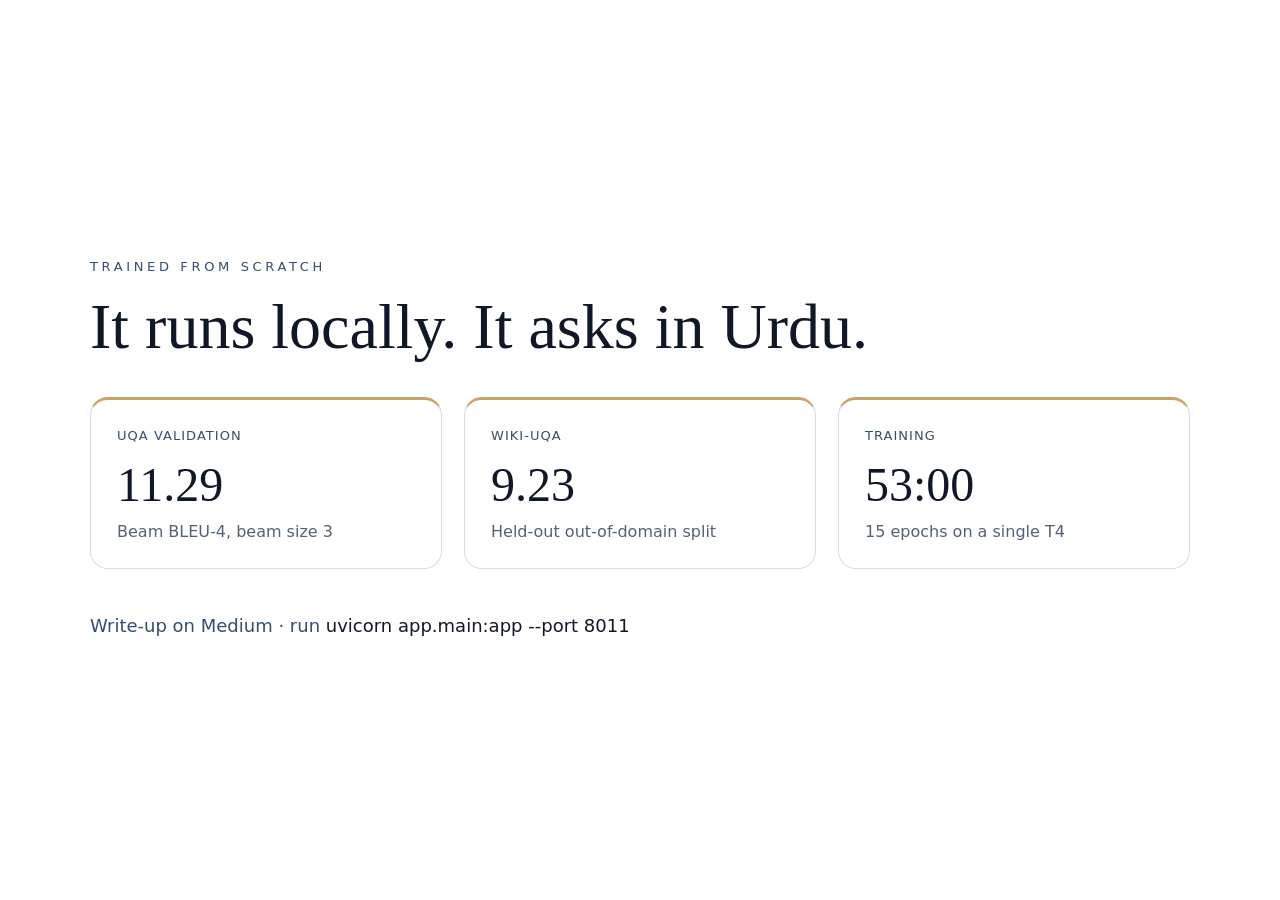
==== results/demo/end.html @ 8134630e "Final working project" ====
<!doctype html>
<html lang="en">
<meta charset="utf-8">
<meta name="viewport" content="width=device-width, initial-scale=1">
<title>End</title>
<style>
  html, body { margin: 0; height: 100%; background: #fff; overflow: hidden; }
  body {
    font-family: ui-sans-serif, system-ui, "Segoe UI", sans-serif;
    color: #101828;
    display: grid;
    place-items: center;
  }
  .card { width: min(1100px, 88vw); animation: rise 1.1s ease both; }
  .eyebrow { font-size: 13px; letter-spacing: 0.28em; color: #344e6c; }
  h1 {
    font-family: Georgia, serif;
    font-weight: 400;
    font-size: 64px;
    line-height: 1.08;
    margin: 18px 0 36px;
  }
  .grid { display: grid; grid-template-columns: 1fr 1fr 1fr; gap: 22px; }
  article {
    border: 1px solid #d8dde5;
    border-top: 3px solid #c7a463;
    border-radius: 18px;
    padding: 28px 26px 24px;
  }
  .k { font-size: 13px; letter-spacing: 0.08em; color: #344e6c; }
  .v {
    font-family: Georgia, serif;
    font-size: 48px;
    margin: 14px 0 8px;
  }
  .s { color: #536274; font-size: 16px; line-height: 1.5; }
  .foot {
    margin-top: 42px;
    color: #344e6c;
    font-size: 18px;
    line-height: 1.7;
  }
  @keyframes rise {
    from { opacity: 0; transform: translateY(18px); }
    to { opacity: 1; transform: none; }
  }
</style>
<body>
  <div class="card">
    <div class="eyebrow">TRAINED FROM SCRATCH</div>
    <h1>It runs locally. It asks in Urdu.</h1>
    <div class="grid">
      <article>
        <div class="k">UQA VALIDATION</div>
        <div class="v">11.29</div>
        <div class="s">Beam BLEU-4, beam size 3</div>
      </article>
      <article>
        <div class="k">WIKI-UQA</div>
        <div class="v">9.23</div>
        <div class="s">Held-out out-of-domain split</div>
      </article>
      <article>
        <div class="k">TRAINING</div>
        <div class="v">53:00</div>
        <div class="s">15 epochs on a single T4</div>
      </article>
    </div>
    <div class="foot">
      Write-up on Medium · run <span style="color:#101828">uvicorn app.main:app --port 8011</span>
    </div>
  </div>
</body>
</html>
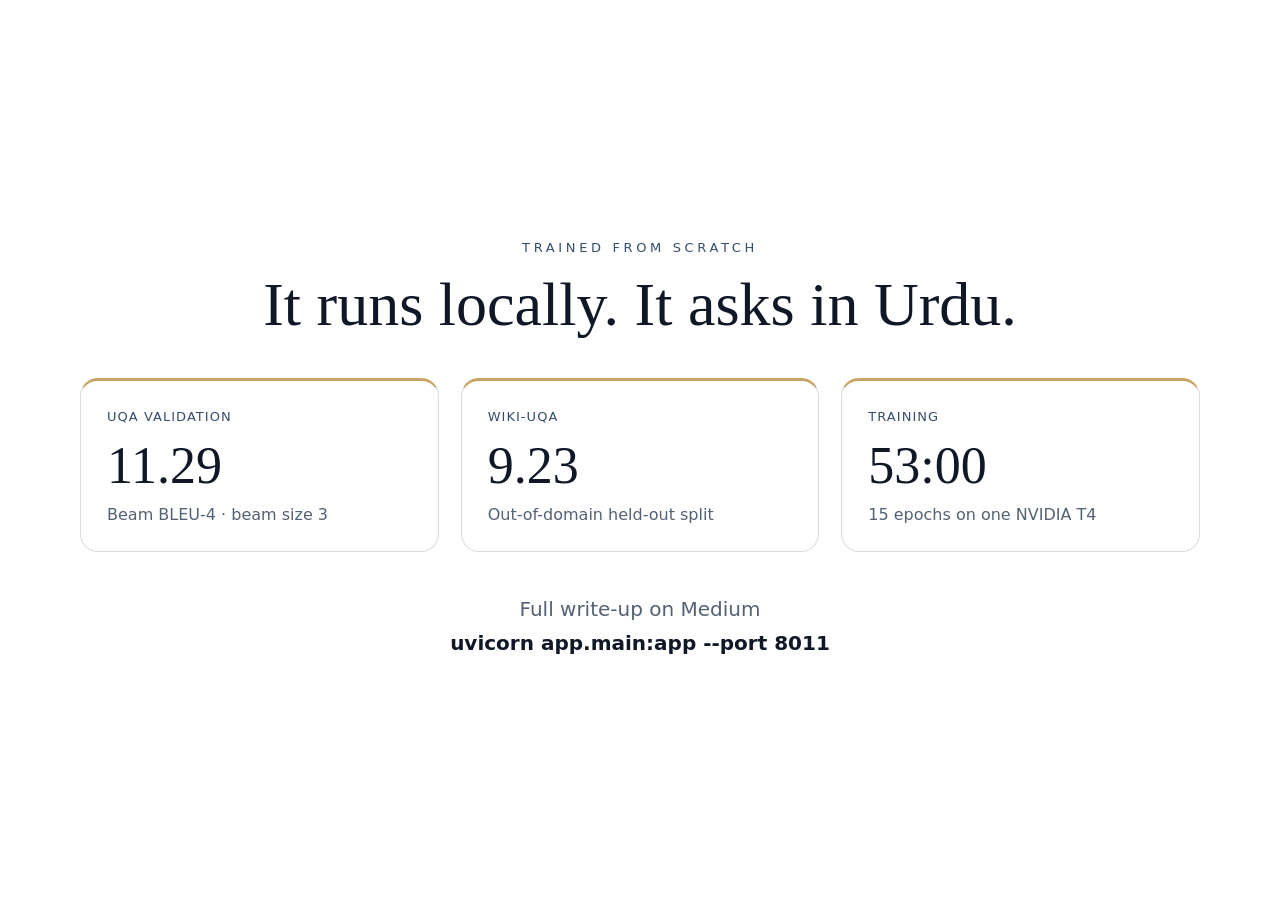
==== commit 804d504a: "Final working project" ====
--- a/results/demo/end.html
+++ b/results/demo/end.html
@@ -10,17 +10,18 @@
     color: #101828;
     display: grid;
     place-items: center;
+    text-align: center;
   }
-  .card { width: min(1100px, 88vw); animation: rise 1.1s ease both; }
+  .card { width: min(1120px, 90vw); animation: rise 1.05s ease both; }
   .eyebrow { font-size: 13px; letter-spacing: 0.28em; color: #344e6c; }
   h1 {
-    font-family: Georgia, serif;
+    font-family: Georgia, "Times New Roman", serif;
     font-weight: 400;
-    font-size: 64px;
+    font-size: 62px;
     line-height: 1.08;
-    margin: 18px 0 36px;
+    margin: 16px 0 40px;
   }
-  .grid { display: grid; grid-template-columns: 1fr 1fr 1fr; gap: 22px; }
+  .grid { display: grid; grid-template-columns: 1fr 1fr 1fr; gap: 22px; text-align: left; }
   article {
     border: 1px solid #d8dde5;
     border-top: 3px solid #c7a463;
@@ -29,19 +30,20 @@
   }
   .k { font-size: 13px; letter-spacing: 0.08em; color: #344e6c; }
   .v {
-    font-family: Georgia, serif;
-    font-size: 48px;
-    margin: 14px 0 8px;
+    font-family: Georgia, "Times New Roman", serif;
+    font-size: 52px;
+    margin: 12px 0 8px;
   }
-  .s { color: #536274; font-size: 16px; line-height: 1.5; }
+  .s { color: #536274; font-size: 16px; line-height: 1.45; }
   .foot {
-    margin-top: 42px;
-    color: #344e6c;
-    font-size: 18px;
+    margin-top: 40px;
+    color: #536274;
+    font-size: 20px;
     line-height: 1.7;
   }
+  .foot strong { color: #101828; font-weight: 550; }
   @keyframes rise {
-    from { opacity: 0; transform: translateY(18px); }
+    from { opacity: 0; transform: translateY(16px); }
     to { opacity: 1; transform: none; }
   }
 </style>
@@ -53,21 +55,22 @@
       <article>
         <div class="k">UQA VALIDATION</div>
         <div class="v">11.29</div>
-        <div class="s">Beam BLEU-4, beam size 3</div>
+        <div class="s">Beam BLEU-4 · beam size 3</div>
       </article>
       <article>
         <div class="k">WIKI-UQA</div>
         <div class="v">9.23</div>
-        <div class="s">Held-out out-of-domain split</div>
+        <div class="s">Out-of-domain held-out split</div>
       </article>
       <article>
         <div class="k">TRAINING</div>
         <div class="v">53:00</div>
-        <div class="s">15 epochs on a single T4</div>
+        <div class="s">15 epochs on one NVIDIA T4</div>
       </article>
     </div>
     <div class="foot">
-      Write-up on Medium · run <span style="color:#101828">uvicorn app.main:app --port 8011</span>
+      Full write-up on Medium<br>
+      <strong>uvicorn app.main:app --port 8011</strong>
     </div>
   </div>
 </body>
